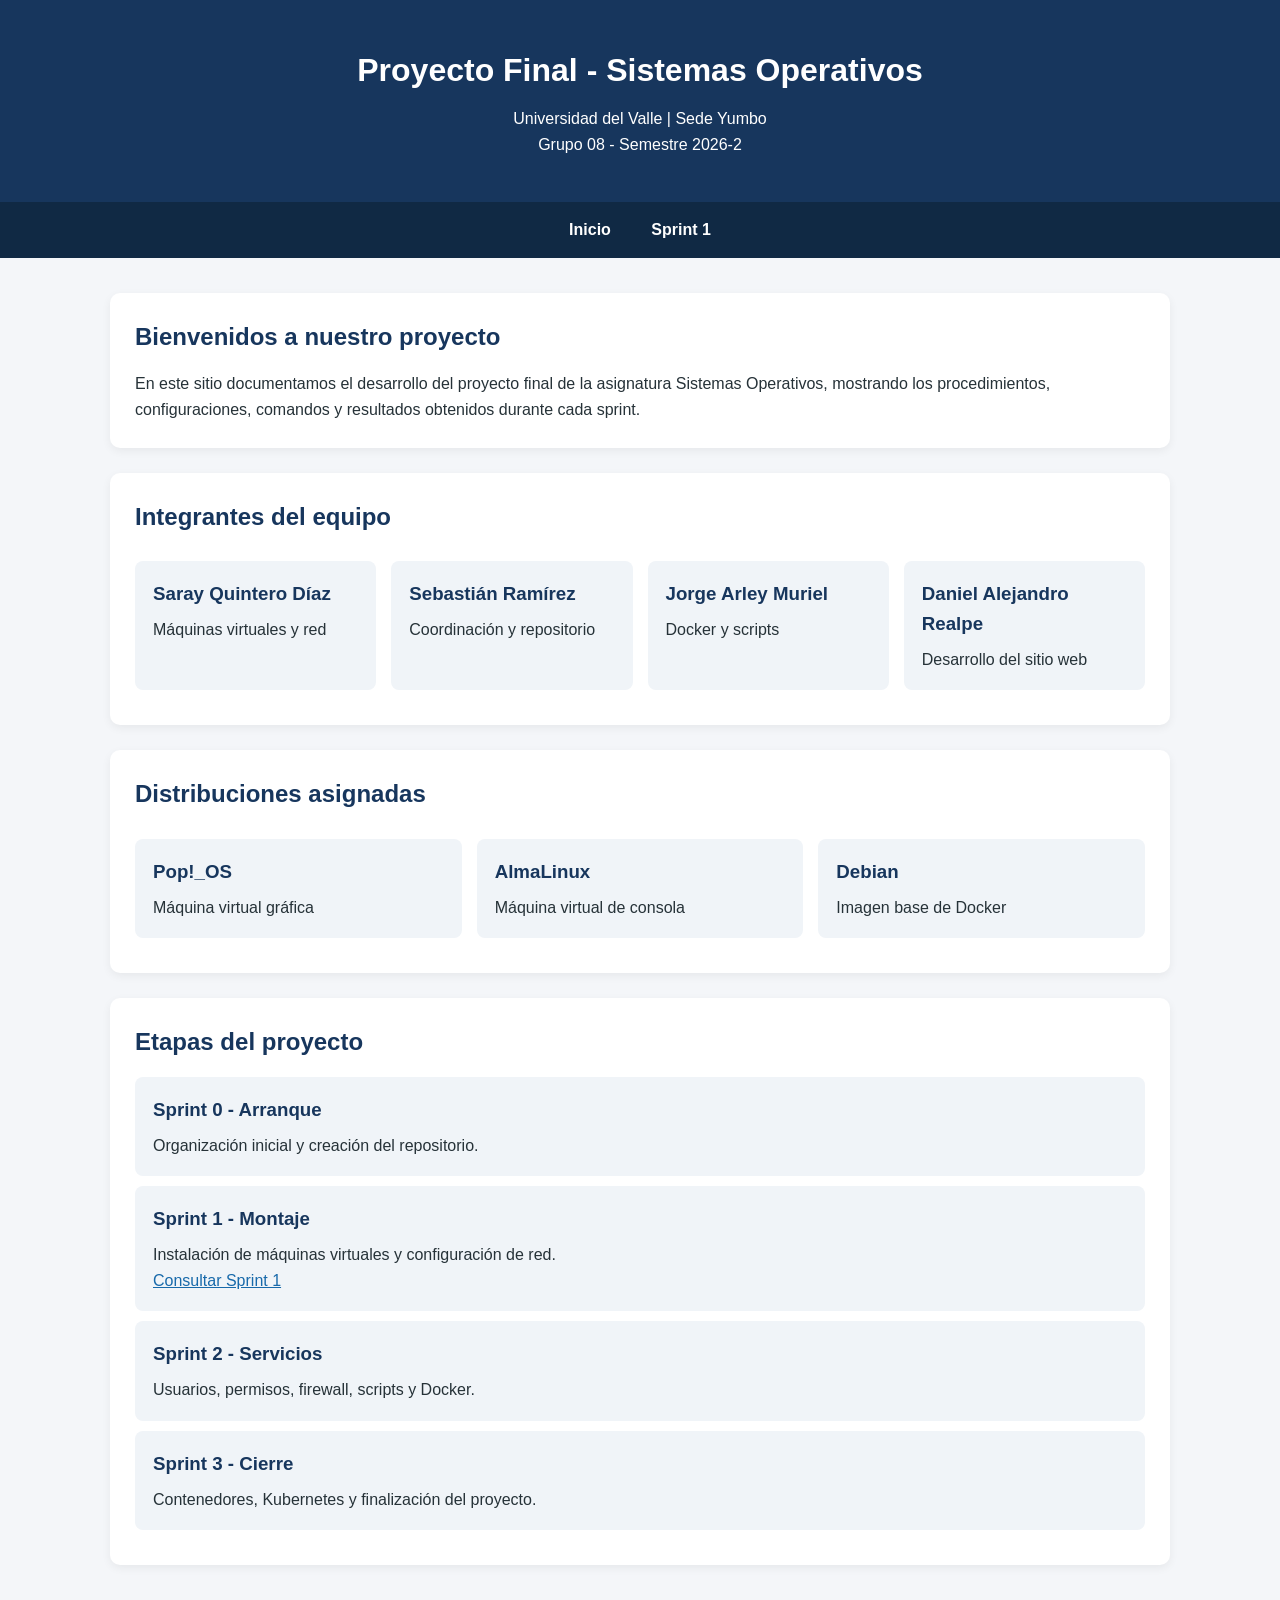
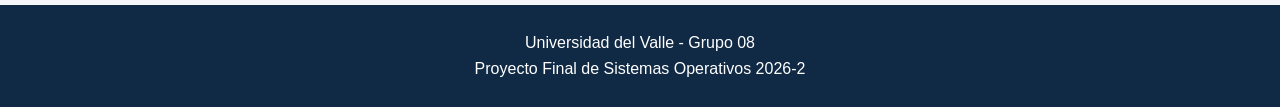
==== docs/index.html @ 595ab343 "🎨 style: improve homepage visual desing and responsiveness" ====
<!DOCTYPE html>
<html lang="es">
<head>
    <meta charset="UTF-8">
    <meta name="viewport" content="width=device-width, initial-scale=1.0">
    <title>Proyecto Sistemas Operativos | Grupo 08</title>
    <link rel="stylesheet" href="css/estilos.css">
</head>
<body>

    <header>
        <h1>Proyecto Final - Sistemas Operativos</h1>
        <p>Universidad del Valle | Sede Yumbo</p>
        <p>Grupo 08 - Semestre 2026-2</p>
    </header>

    <nav>
        <a href="index.html">Inicio</a>
        <a href="sprint1.html">Sprint 1</a>
    </nav>

    <main>
        <section class="presentacion">
            <h2>Bienvenidos a nuestro proyecto</h2>
            <p>
                En este sitio documentamos el desarrollo del
                proyecto final de la asignatura Sistemas Operativos,
                mostrando los procedimientos, configuraciones,
                comandos y resultados obtenidos durante cada sprint.
            </p>
        </section>

        <section>
            <h2>Integrantes del equipo</h2>

            <div class="integrantes">
                <article>
                    <h3>Saray Quintero Díaz</h3>
                    <p>Máquinas virtuales y red</p>
                </article>

                <article>
                    <h3>Sebastián Ramírez</h3>
                    <p>Coordinación y repositorio</p>
                </article>

                <article>
                    <h3>Jorge Arley Muriel</h3>
                    <p>Docker y scripts</p>
                </article>

                <article>
                    <h3>Daniel Alejandro Realpe</h3>
                    <p>Desarrollo del sitio web</p>
                </article>
            </div>
        </section>

        <section>
            <h2>Distribuciones asignadas</h2>

            <div class="distribuciones">
                <article>
                    <h3>Pop!_OS</h3>
                    <p>Máquina virtual gráfica</p>
                </article>

                <article>
                    <h3>AlmaLinux</h3>
                    <p>Máquina virtual de consola</p>
                </article>

                <article>
                    <h3>Debian</h3>
                    <p>Imagen base de Docker</p>
                </article>
            </div>
        </section>

        <section>
            <h2>Etapas del proyecto</h2>

            <article>
                <h3>Sprint 0 - Arranque</h3>
                <p>Organización inicial y creación del repositorio.</p>
            </article>

            <article>
                <h3>Sprint 1 - Montaje</h3>
                <p>Instalación de máquinas virtuales y configuración de red.</p>
                <a href="sprint1.html">Consultar Sprint 1</a>
            </article>

            <article>
                <h3>Sprint 2 - Servicios</h3>
                <p>Usuarios, permisos, firewall, scripts y Docker.</p>
            </article>

            <article>
                <h3>Sprint 3 - Cierre</h3>
                <p>Contenedores, Kubernetes y finalización del proyecto.</p>
            </article>
        </section>
    </main>

    <footer>
        <p>Universidad del Valle - Grupo 08</p>
        <p>Proyecto Final de Sistemas Operativos 2026-2</p>
    </footer>

</body>
</html>
---- docs/css/estilos.css ----
* {
    margin: 0;
    padding: 0;
    box-sizing: border-box;
}

body {
    font-family: Arial, sans-serif;
    background-color: #f4f6f9;
    color: #263238;
    line-height: 1.6;
}

header {
    background-color: #17365d;
    color: white;
    text-align: center;
    padding: 45px 20px;
}

header h1 {
    margin-bottom: 10px;
}

nav {
    background-color: #102944;
    padding: 15px;
    text-align: center;
}

nav a {
    color: white;
    text-decoration: none;
    margin: 0 18px;
    font-weight: bold;
}

nav a:hover {
    color: #7dd3fc;
}

main {
    max-width: 1100px;
    margin: 35px auto;
    padding: 0 20px;
}

section {
    background-color: white;
    padding: 25px;
    margin-bottom: 25px;
    border-radius: 10px;
    box-shadow: 0 3px 10px rgba(0,0,0,0.06);
}

section h2 {
    color: #17365d;
    margin-bottom: 15px;
}

.integrantes,
.distribuciones {
    display: grid;
    grid-template-columns: repeat(auto-fit, minmax(210px, 1fr));
    gap: 15px;
}

article {
    background-color: #f0f4f8;
    padding: 18px;
    margin: 10px 0;
    border-radius: 8px;
}

article h3 {
    color: #17365d;
    margin-bottom: 8px;
}

a {
    color: #1769aa;
}

footer {
    background-color: #102944;
    color: white;
    text-align: center;
    padding: 25px;
    margin-top: 40px;
}

@media (max-width: 600px) {
    header h1 {
        font-size: 24px;
    }

    nav a {
        margin: 0 8px;
    }
}
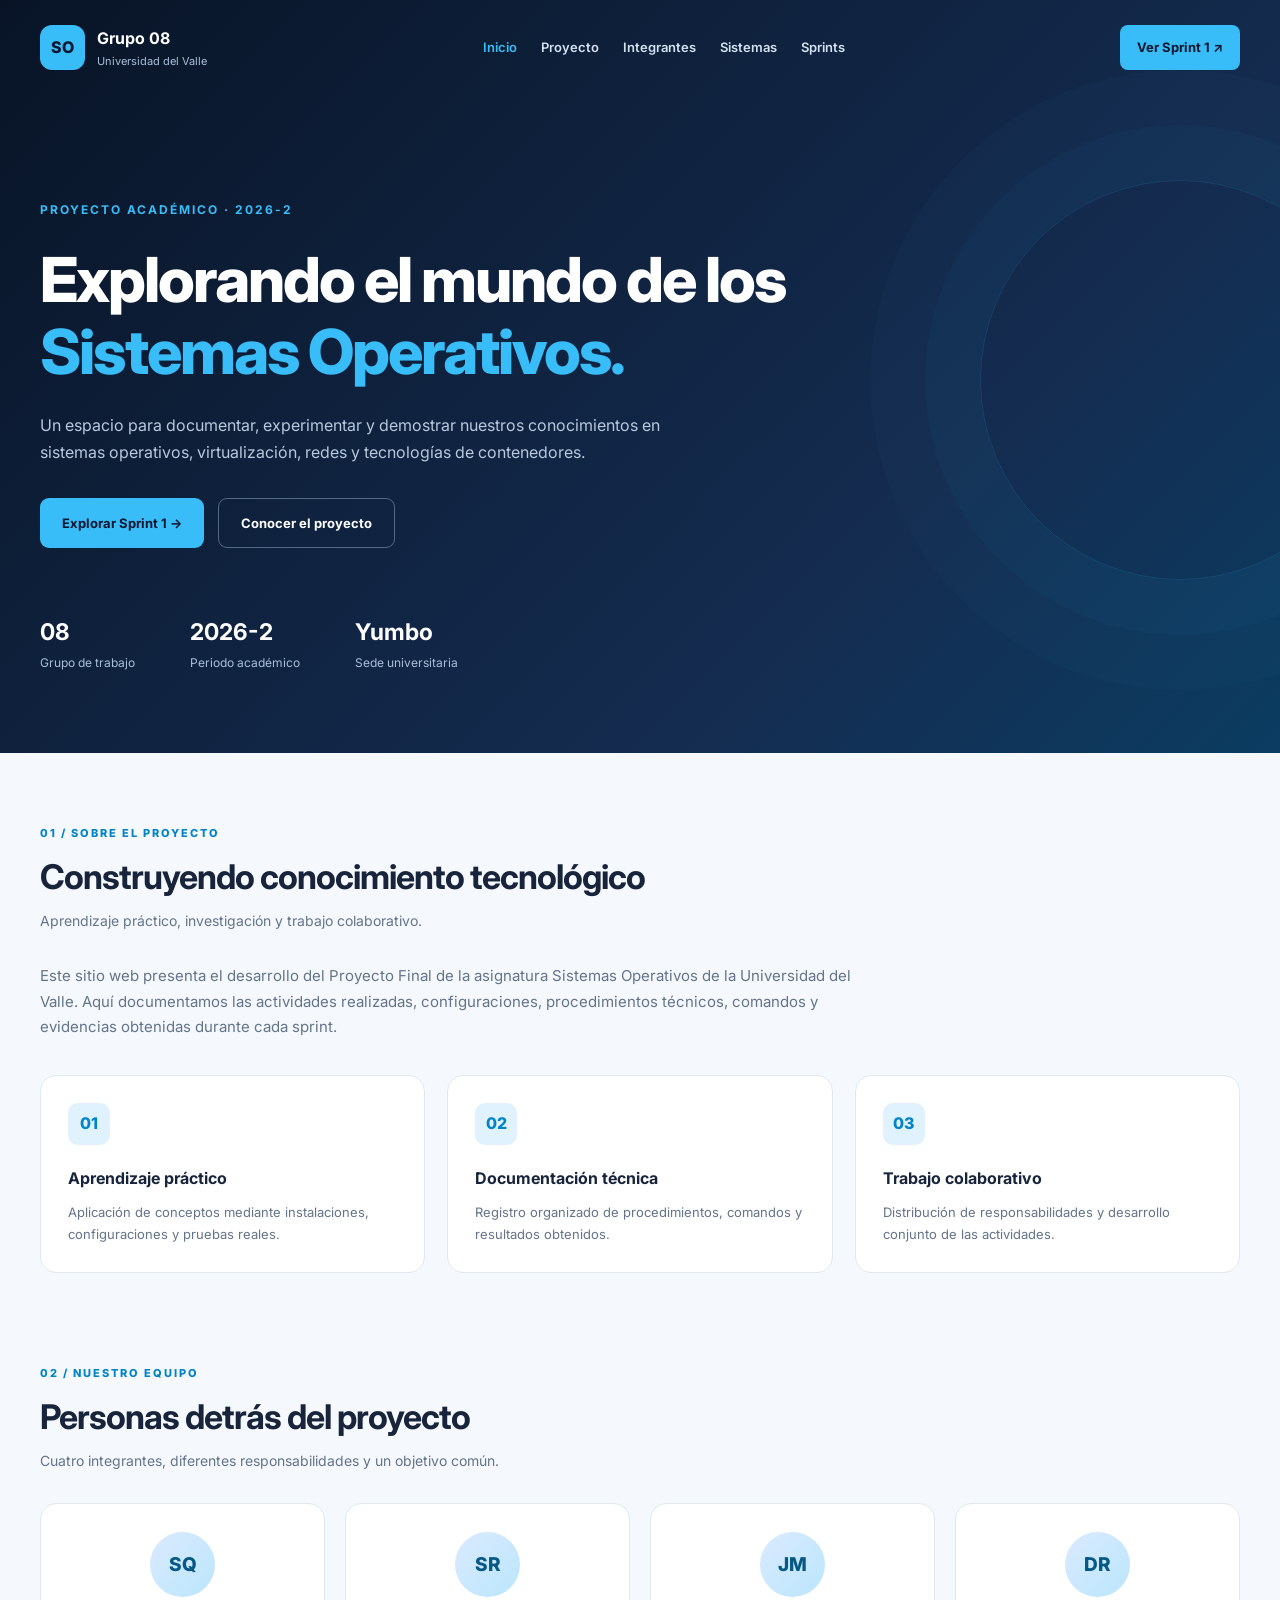
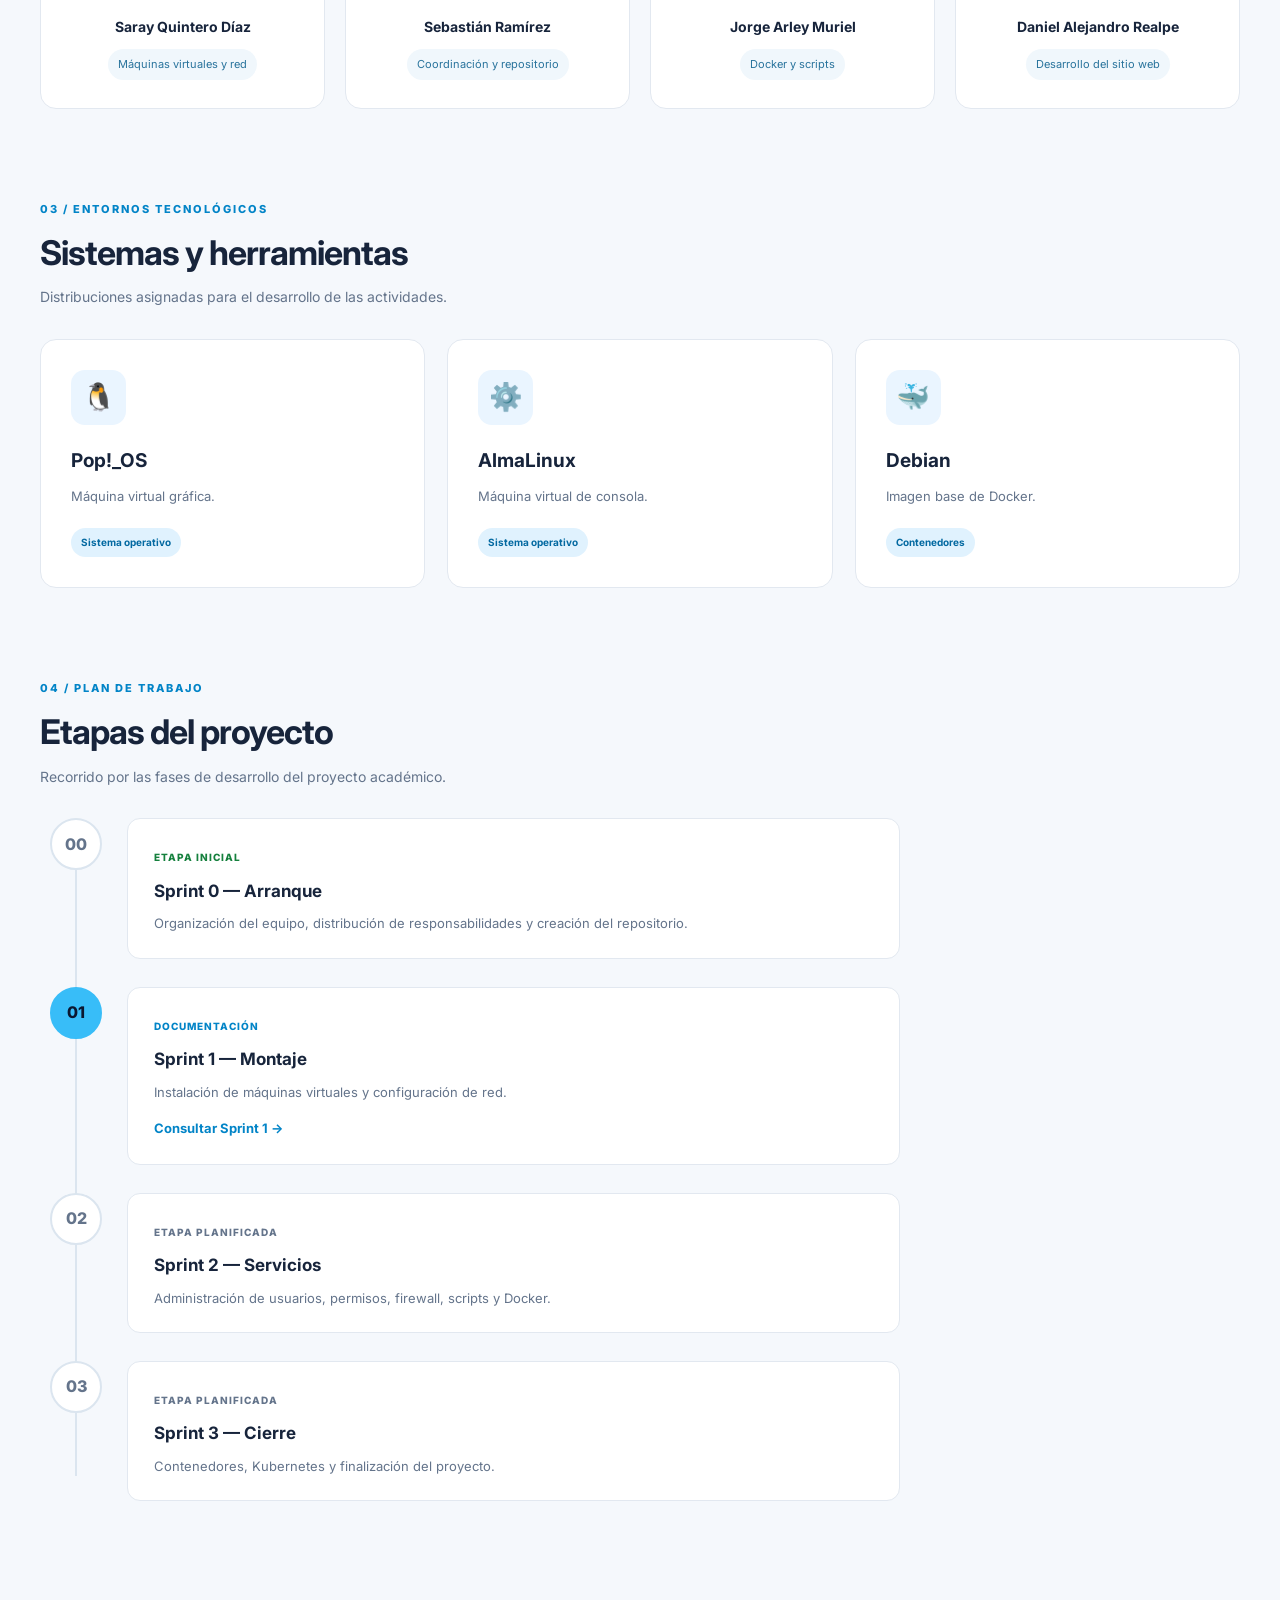
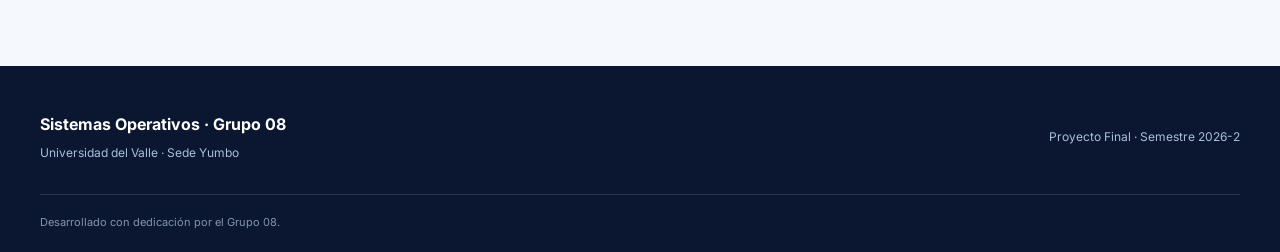
==== commit a9166aec: "feat: mejorar diseño y estructura del sitio web" ====
--- a/docs/index.html
+++ b/docs/index.html
@@ -1,112 +1,449 @@
-
 <!DOCTYPE html>
 <html lang="es">
+
 <head>
     <meta charset="UTF-8">
     <meta name="viewport" content="width=device-width, initial-scale=1.0">
-    <title>Proyecto Sistemas Operativos | Grupo 08</title>
+
+    <meta name="description"
+        content="Proyecto Final de Sistemas Operativos de la Universidad del Valle. Grupo 08, semestre 2026-2.">
+
+    <meta name="theme-color" content="#0b1730">
+
+    <title>Sistemas Operativos | Grupo 08 - Universidad del Valle</title>
+
+    <link rel="preconnect" href="https://fonts.googleapis.com">
+    <link rel="preconnect" href="https://fonts.gstatic.com" crossorigin>
+
+    <link href="https://fonts.googleapis.com/css2?family=Inter:wght@400;500;600;700;800&display=swap"
+        rel="stylesheet">
+
     <link rel="stylesheet" href="css/estilos.css">
 </head>
+
 <body>
 
-    <header>
-        <h1>Proyecto Final - Sistemas Operativos</h1>
-        <p>Universidad del Valle | Sede Yumbo</p>
-        <p>Grupo 08 - Semestre 2026-2</p>
+    <!-- NAVEGACIÓN PRINCIPAL -->
+    <header class="hero" id="inicio">
+
+        <nav class="navbar container" aria-label="Navegación principal">
+
+            <a href="index.html" class="logo" aria-label="Inicio Grupo 08">
+                <span class="logo-icon">SO</span>
+
+                <span class="logo-text">
+                    Grupo 08
+                    <small>Universidad del Valle</small>
+                </span>
+            </a>
+
+            <div class="nav-links">
+                <a href="#inicio" class="active">Inicio</a>
+                <a href="#proyecto">Proyecto</a>
+                <a href="#equipo">Integrantes</a>
+                <a href="#sistemas">Sistemas</a>
+                <a href="#sprints">Sprints</a>
+            </div>
+
+            <a href="sprint1.html" class="nav-button">
+                Ver Sprint 1 <span aria-hidden="true">↗</span>
+            </a>
+
+        </nav>
+
+        <!-- PRESENTACIÓN -->
+        <div class="hero-content container">
+
+            <div class="hero-text">
+
+                <span class="eyebrow">
+                    PROYECTO ACADÉMICO · 2026-2
+                </span>
+
+                <h1>
+                    Explorando el mundo de los
+                    <span>Sistemas Operativos.</span>
+                </h1>
+
+                <p class="hero-description">
+                    Un espacio para documentar, experimentar y demostrar
+                    nuestros conocimientos en sistemas operativos,
+                    virtualización, redes y tecnologías de contenedores.
+                </p>
+
+                <div class="hero-actions">
+
+                    <a href="sprint1.html" class="btn btn-primary">
+                        Explorar Sprint 1 →
+                    </a>
+
+                    <a href="#proyecto" class="btn btn-outline">
+                        Conocer el proyecto
+                    </a>
+
+                </div>
+
+            </div>
+
+            <!-- INFORMACIÓN DEL PROYECTO -->
+            <div class="hero-info">
+
+                <div class="info-item">
+                    <strong>08</strong>
+                    <span>Grupo de trabajo</span>
+                </div>
+
+                <div class="info-item">
+                    <strong>2026-2</strong>
+                    <span>Periodo académico</span>
+                </div>
+
+                <div class="info-item">
+                    <strong>Yumbo</strong>
+                    <span>Sede universitaria</span>
+                </div>
+
+            </div>
+
+        </div>
+
+        <div class="hero-decoration" aria-hidden="true"></div>
+
     </header>
 
-    <nav>
-        <a href="index.html">Inicio</a>
-        <a href="sprint1.html">Sprint 1</a>
-    </nav>
-
-    <main>
-        <section class="presentacion">
-            <h2>Bienvenidos a nuestro proyecto</h2>
-            <p>
-                En este sitio documentamos el desarrollo del
-                proyecto final de la asignatura Sistemas Operativos,
-                mostrando los procedimientos, configuraciones,
-                comandos y resultados obtenidos durante cada sprint.
+
+    <main class="container">
+
+        <!-- DESCRIPCIÓN DEL PROYECTO -->
+        <section class="section intro-section" id="proyecto">
+
+            <div class="section-heading">
+
+                <span class="section-label">01 / SOBRE EL PROYECTO</span>
+
+                <h2>Construyendo conocimiento tecnológico</h2>
+
+                <p>
+                    Aprendizaje práctico, investigación y trabajo colaborativo.
+                </p>
+
+            </div>
+
+            <p class="intro-text">
+                Este sitio web presenta el desarrollo del Proyecto Final
+                de la asignatura Sistemas Operativos de la Universidad
+                del Valle. Aquí documentamos las actividades realizadas,
+                configuraciones, procedimientos técnicos, comandos y
+                evidencias obtenidas durante cada sprint.
             </p>
+
+            <div class="feature-grid">
+
+                <article class="feature-card">
+
+                    <span class="feature-icon">01</span>
+
+                    <h3>Aprendizaje práctico</h3>
+
+                    <p>
+                        Aplicación de conceptos mediante instalaciones,
+                        configuraciones y pruebas reales.
+                    </p>
+
+                </article>
+
+                <article class="feature-card">
+
+                    <span class="feature-icon">02</span>
+
+                    <h3>Documentación técnica</h3>
+
+                    <p>
+                        Registro organizado de procedimientos,
+                        comandos y resultados obtenidos.
+                    </p>
+
+                </article>
+
+                <article class="feature-card">
+
+                    <span class="feature-icon">03</span>
+
+                    <h3>Trabajo colaborativo</h3>
+
+                    <p>
+                        Distribución de responsabilidades y desarrollo
+                        conjunto de las actividades.
+                    </p>
+
+                </article>
+
+            </div>
+
         </section>
 
-        <section>
-            <h2>Integrantes del equipo</h2>
-
-            <div class="integrantes">
-                <article>
+
+        <!-- INTEGRANTES -->
+        <section class="section team-section" id="equipo">
+
+            <div class="section-heading">
+
+                <span class="section-label">02 / NUESTRO EQUIPO</span>
+
+                <h2>Personas detrás del proyecto</h2>
+
+                <p>
+                    Cuatro integrantes, diferentes responsabilidades y
+                    un objetivo común.
+                </p>
+
+            </div>
+
+            <div class="team-grid">
+
+                <article class="team-card">
+
+                    <div class="avatar" aria-hidden="true">SQ</div>
+
                     <h3>Saray Quintero Díaz</h3>
-                    <p>Máquinas virtuales y red</p>
-                </article>
-
-                <article>
+
+                    <span class="role">
+                        Máquinas virtuales y red
+                    </span>
+
+                </article>
+
+                <article class="team-card">
+
+                    <div class="avatar" aria-hidden="true">SR</div>
+
                     <h3>Sebastián Ramírez</h3>
-                    <p>Coordinación y repositorio</p>
-                </article>
-
-                <article>
+
+                    <span class="role">
+                        Coordinación y repositorio
+                    </span>
+
+                </article>
+
+                <article class="team-card">
+
+                    <div class="avatar" aria-hidden="true">JM</div>
+
                     <h3>Jorge Arley Muriel</h3>
-                    <p>Docker y scripts</p>
-                </article>
-
-                <article>
+
+                    <span class="role">
+                        Docker y scripts
+                    </span>
+
+                </article>
+
+                <article class="team-card">
+
+                    <div class="avatar" aria-hidden="true">DR</div>
+
                     <h3>Daniel Alejandro Realpe</h3>
-                    <p>Desarrollo del sitio web</p>
-                </article>
-            </div>
+
+                    <span class="role">
+                        Desarrollo del sitio web
+                    </span>
+
+                </article>
+
+            </div>
+
         </section>
 
-        <section>
-            <h2>Distribuciones asignadas</h2>
-
-            <div class="distribuciones">
-                <article>
+
+        <!-- SISTEMAS OPERATIVOS -->
+        <section class="section systems-section" id="sistemas">
+
+            <div class="section-heading">
+
+                <span class="section-label">03 / ENTORNOS TECNOLÓGICOS</span>
+
+                <h2>Sistemas y herramientas</h2>
+
+                <p>
+                    Distribuciones asignadas para el desarrollo de las actividades.
+                </p>
+
+            </div>
+
+            <div class="systems-grid">
+
+                <article class="system-card">
+
+                    <div class="system-icon" aria-hidden="true">🐧</div>
+
                     <h3>Pop!_OS</h3>
-                    <p>Máquina virtual gráfica</p>
-                </article>
-
-                <article>
+
+                    <p>Máquina virtual gráfica.</p>
+
+                    <span class="system-tag">Sistema operativo</span>
+
+                </article>
+
+                <article class="system-card">
+
+                    <div class="system-icon" aria-hidden="true">⚙️</div>
+
                     <h3>AlmaLinux</h3>
-                    <p>Máquina virtual de consola</p>
-                </article>
-
-                <article>
+
+                    <p>Máquina virtual de consola.</p>
+
+                    <span class="system-tag">Sistema operativo</span>
+
+                </article>
+
+                <article class="system-card">
+
+                    <div class="system-icon" aria-hidden="true">🐳</div>
+
                     <h3>Debian</h3>
-                    <p>Imagen base de Docker</p>
-                </article>
-            </div>
+
+                    <p>Imagen base de Docker.</p>
+
+                    <span class="system-tag">Contenedores</span>
+
+                </article>
+
+            </div>
+
         </section>
 
-        <section>
-            <h2>Etapas del proyecto</h2>
-
-            <article>
-                <h3>Sprint 0 - Arranque</h3>
-                <p>Organización inicial y creación del repositorio.</p>
-            </article>
-
-            <article>
-                <h3>Sprint 1 - Montaje</h3>
-                <p>Instalación de máquinas virtuales y configuración de red.</p>
-                <a href="sprint1.html">Consultar Sprint 1</a>
-            </article>
-
-            <article>
-                <h3>Sprint 2 - Servicios</h3>
-                <p>Usuarios, permisos, firewall, scripts y Docker.</p>
-            </article>
-
-            <article>
-                <h3>Sprint 3 - Cierre</h3>
-                <p>Contenedores, Kubernetes y finalización del proyecto.</p>
-            </article>
+
+        <!-- ETAPAS DEL PROYECTO -->
+        <section class="section timeline-section" id="sprints">
+
+            <div class="section-heading">
+
+                <span class="section-label">04 / PLAN DE TRABAJO</span>
+
+                <h2>Etapas del proyecto</h2>
+
+                <p>
+                    Recorrido por las fases de desarrollo del proyecto académico.
+                </p>
+
+            </div>
+
+            <div class="timeline">
+
+                <article class="timeline-item">
+
+                    <span class="timeline-number">00</span>
+
+                    <div class="timeline-content">
+
+                        <span class="timeline-status completed">
+                            ETAPA INICIAL
+                        </span>
+
+                        <h3>Sprint 0 — Arranque</h3>
+
+                        <p>
+                            Organización del equipo, distribución de
+                            responsabilidades y creación del repositorio.
+                        </p>
+
+                    </div>
+
+                </article>
+
+                <article class="timeline-item current">
+
+                    <span class="timeline-number">01</span>
+
+                    <div class="timeline-content">
+
+                        <span class="timeline-status in-progress">
+                            DOCUMENTACIÓN
+                        </span>
+
+                        <h3>Sprint 1 — Montaje</h3>
+
+                        <p>
+                            Instalación de máquinas virtuales y
+                            configuración de red.
+                        </p>
+
+                        <a href="sprint1.html" class="text-link">
+                            Consultar Sprint 1 →
+                        </a>
+
+                    </div>
+
+                </article>
+
+                <article class="timeline-item">
+
+                    <span class="timeline-number">02</span>
+
+                    <div class="timeline-content">
+
+                        <span class="timeline-status planned">
+                            ETAPA PLANIFICADA
+                        </span>
+
+                        <h3>Sprint 2 — Servicios</h3>
+
+                        <p>
+                            Administración de usuarios, permisos,
+                            firewall, scripts y Docker.
+                        </p>
+
+                    </div>
+
+                </article>
+
+                <article class="timeline-item">
+
+                    <span class="timeline-number">03</span>
+
+                    <div class="timeline-content">
+
+                        <span class="timeline-status planned">
+                            ETAPA PLANIFICADA
+                        </span>
+
+                        <h3>Sprint 3 — Cierre</h3>
+
+                        <p>
+                            Contenedores, Kubernetes y finalización
+                            del proyecto.
+                        </p>
+
+                    </div>
+
+                </article>
+
+            </div>
+
         </section>
+
     </main>
 
-    <footer>
-        <p>Universidad del Valle - Grupo 08</p>
-        <p>Proyecto Final de Sistemas Operativos 2026-2</p>
+
+    <!-- PIE DE PÁGINA -->
+    <footer class="footer">
+
+        <div class="footer-content container">
+
+            <div>
+                <h3>Sistemas Operativos · Grupo 08</h3>
+                <p>Universidad del Valle · Sede Yumbo</p>
+            </div>
+
+            <p class="footer-copy">
+                Proyecto Final · Semestre 2026-2
+            </p>
+
+        </div>
+
+        <div class="footer-bottom container">
+            Desarrollado con dedicación por el Grupo 08.
+        </div>
+
     </footer>
 
 </body>
--- a/docs/css/estilos.css
+++ b/docs/css/estilos.css
@@ -1,3 +1,24 @@
+
+/* =========================================
+   1. VARIABLES Y CONFIGURACIÓN GENERAL
+========================================= */
+
+:root {
+    --primary: #0b1730;
+    --secondary: #142746;
+    --accent: #38bdf8;
+    --accent-dark: #0284c7;
+
+    --background: #f5f8fc;
+    --white: #ffffff;
+
+    --text: #17243b;
+    --muted: #64748b;
+    --border: #e2e8f0;
+
+    --radius: 16px;
+    --shadow: 0 8px 30px rgba(15, 35, 65, 0.06);
+}
 
 * {
     margin: 0;
@@ -5,97 +26,764 @@
     box-sizing: border-box;
 }
 
+html {
+    scroll-behavior: smooth;
+    scroll-padding-top: 30px;
+}
+
 body {
-    font-family: Arial, sans-serif;
-    background-color: #f4f6f9;
-    color: #263238;
-    line-height: 1.6;
-}
-
-header {
-    background-color: #17365d;
+    font-family: 'Inter', sans-serif;
+    background: var(--background);
+    color: var(--text);
+    line-height: 1.7;
+}
+
+a {
+    text-decoration: none;
+}
+
+.container {
+    width: min(1200px, calc(100% - 48px));
+    margin-inline: auto;
+}
+
+
+/* =========================================
+   2. ENCABEZADO Y NAVEGACIÓN
+========================================= */
+
+.hero {
+    position: relative;
+    overflow: hidden;
+    min-height: 650px;
+
+    background: linear-gradient(
+        135deg,
+        #081426 0%,
+        #142c50 70%,
+        #0b3c61 100%
+    );
+
+    color: var(--white);
+}
+
+.navbar {
+    min-height: 95px;
+
+    display: flex;
+    justify-content: space-between;
+    align-items: center;
+    gap: 25px;
+
+    position: relative;
+    z-index: 2;
+}
+
+.logo {
+    display: flex;
+    align-items: center;
+    gap: 12px;
+
     color: white;
+    font-size: 16px;
+    font-weight: 700;
+}
+
+.logo-icon {
+    width: 45px;
+    height: 45px;
+
+    display: grid;
+    place-items: center;
+
+    background: var(--accent);
+    color: var(--primary);
+
+    border-radius: 12px;
+    font-weight: 800;
+}
+
+.logo-text small {
+    display: block;
+    font-size: 11px;
+    color: #a8bfd9;
+    font-weight: 400;
+}
+
+.nav-links {
+    display: flex;
+    align-items: center;
+    gap: 24px;
+}
+
+.nav-links a {
+    color: #d4e1f1;
+    font-size: 13px;
+    font-weight: 600;
+    transition: color 0.3s;
+}
+
+.nav-links a:hover,
+.nav-links a.active {
+    color: var(--accent);
+}
+
+.nav-button {
+    padding: 11px 17px;
+    background: var(--accent);
+    color: var(--primary);
+
+    border-radius: 8px;
+    font-size: 13px;
+    font-weight: 700;
+
+    transition: all 0.3s;
+}
+
+.nav-button:hover {
+    background: white;
+    transform: translateY(-2px);
+}
+
+
+/* =========================================
+   3. PRESENTACIÓN PRINCIPAL
+========================================= */
+
+.hero-content {
+    position: relative;
+    z-index: 1;
+    padding-top: 100px;
+    padding-bottom: 80px;
+}
+
+.hero-text {
+    max-width: 800px;
+}
+
+.eyebrow {
+    display: inline-block;
+
+    color: var(--accent);
+    font-size: 12px;
+    font-weight: 700;
+    letter-spacing: 2px;
+
+    margin-bottom: 24px;
+}
+
+.hero h1 {
+    font-size: clamp(36px, 5vw, 62px);
+    line-height: 1.15;
+    letter-spacing: -2px;
+    font-weight: 800;
+}
+
+.hero h1 span {
+    display: block;
+    color: var(--accent);
+}
+
+.hero-description {
+    max-width: 640px;
+    margin-top: 25px;
+
+    color: #b8c9dd;
+    font-size: 16px;
+}
+
+.hero-actions {
+    display: flex;
+    flex-wrap: wrap;
+    gap: 14px;
+    margin-top: 32px;
+}
+
+.btn {
+    display: inline-flex;
+    align-items: center;
+    justify-content: center;
+
+    padding: 13px 22px;
+    border-radius: 9px;
+
+    font-size: 13px;
+    font-weight: 700;
+
+    transition: all 0.3s;
+}
+
+.btn-primary {
+    background: var(--accent);
+    color: var(--primary);
+}
+
+.btn-primary:hover {
+    background: white;
+    transform: translateY(-3px);
+}
+
+.btn-outline {
+    border: 1px solid #526984;
+    color: white;
+}
+
+.btn-outline:hover {
+    background: #ffffff15;
+    border-color: var(--accent);
+}
+
+.hero-info {
+    display: flex;
+    flex-wrap: wrap;
+    gap: 55px;
+    margin-top: 65px;
+}
+
+.info-item {
+    display: flex;
+    flex-direction: column;
+}
+
+.info-item strong {
+    color: white;
+    font-size: 23px;
+}
+
+.info-item span {
+    color: #a8bfd9;
+    font-size: 12px;
+}
+
+.hero-decoration {
+    position: absolute;
+    width: 400px;
+    height: 400px;
+
+    border: 1px solid #38bdf825;
+    border-radius: 50%;
+
+    right: -100px;
+    top: 180px;
+
+    box-shadow:
+        0 0 0 55px #38bdf808,
+        0 0 0 110px #38bdf805;
+
+    pointer-events: none;
+}
+
+
+/* =========================================
+   4. ESTRUCTURA DE SECCIONES
+========================================= */
+
+main {
+    padding-top: 40px;
+    padding-bottom: 80px;
+}
+
+.section {
+    margin-bottom: 85px;
+}
+
+.section-heading {
+    margin-bottom: 30px;
+}
+
+.section-label {
+    color: var(--accent-dark);
+    font-size: 11px;
+    font-weight: 800;
+    letter-spacing: 2px;
+}
+
+.section-heading h2 {
+    margin-top: 10px;
+
+    font-size: clamp(25px, 3vw, 34px);
+    line-height: 1.3;
+    letter-spacing: -1px;
+}
+
+.section-heading p {
+    margin-top: 10px;
+    color: var(--muted);
+    font-size: 14px;
+}
+
+
+/* =========================================
+   5. INTRODUCCIÓN Y CARACTERÍSTICAS
+========================================= */
+
+.intro-section {
+    padding-top: 25px;
+}
+
+.intro-text {
+    max-width: 850px;
+
+    margin-bottom: 35px;
+
+    color: var(--muted);
+    font-size: 15px;
+}
+
+.feature-grid {
+    display: grid;
+    grid-template-columns: repeat(3, 1fr);
+    gap: 22px;
+}
+
+.feature-card {
+    padding: 27px;
+
+    background: white;
+    border: 1px solid var(--border);
+    border-radius: var(--radius);
+
+    transition: transform 0.3s, box-shadow 0.3s;
+}
+
+.feature-icon {
+    width: 42px;
+    height: 42px;
+
+    display: grid;
+    place-items: center;
+
+    margin-bottom: 20px;
+
+    background: #e0f2fe;
+    color: var(--accent-dark);
+
+    border-radius: 10px;
+    font-weight: 800;
+}
+
+.feature-card h3 {
+    margin-bottom: 9px;
+    font-size: 16px;
+}
+
+.feature-card p {
+    color: var(--muted);
+    font-size: 13px;
+}
+
+.feature-card:hover {
+    transform: translateY(-5px);
+    box-shadow: var(--shadow);
+}
+
+
+/* =========================================
+   6. INTEGRANTES
+========================================= */
+
+.team-grid {
+    display: grid;
+    grid-template-columns: repeat(4, 1fr);
+    gap: 20px;
+}
+
+.team-card {
+    padding: 28px 18px;
+
+    background: white;
+    border: 1px solid var(--border);
+    border-radius: var(--radius);
+
     text-align: center;
-    padding: 45px 20px;
-}
-
-header h1 {
+
+    transition: transform 0.3s, box-shadow 0.3s;
+}
+
+.avatar {
+    width: 65px;
+    height: 65px;
+
+    display: grid;
+    place-items: center;
+
+    margin: 0 auto 18px;
+
+    background: linear-gradient(135deg, #dbeafe, #bae6fd);
+    color: #075985;
+
+    border-radius: 50%;
+    font-size: 19px;
+    font-weight: 800;
+}
+
+.team-card h3 {
     margin-bottom: 10px;
-}
-
-nav {
-    background-color: #102944;
-    padding: 15px;
-    text-align: center;
-}
-
-nav a {
+    font-size: 14px;
+}
+
+.role {
+    display: inline-block;
+
+    padding: 6px 10px;
+
+    background: #f0f7fc;
+    color: #28739c;
+
+    border-radius: 20px;
+    font-size: 11px;
+}
+
+.team-card:hover {
+    transform: translateY(-5px);
+    box-shadow: var(--shadow);
+}
+
+
+/* =========================================
+   7. SISTEMAS OPERATIVOS
+========================================= */
+
+.systems-grid {
+    display: grid;
+    grid-template-columns: repeat(3, 1fr);
+    gap: 22px;
+}
+
+.system-card {
+    padding: 30px;
+
+    background: white;
+    border: 1px solid var(--border);
+    border-radius: var(--radius);
+
+    transition: transform 0.3s, box-shadow 0.3s;
+}
+
+.system-icon {
+    width: 55px;
+    height: 55px;
+
+    display: grid;
+    place-items: center;
+
+    margin-bottom: 20px;
+
+    background: #eaf5ff;
+    border-radius: 14px;
+    font-size: 27px;
+}
+
+.system-card h3 {
+    margin-bottom: 8px;
+    font-size: 19px;
+}
+
+.system-card p {
+    margin-bottom: 20px;
+    color: var(--muted);
+    font-size: 13px;
+}
+
+.system-tag {
+    display: inline-block;
+
+    padding: 6px 10px;
+
+    background: #e0f2fe;
+    color: #0369a1;
+
+    border-radius: 20px;
+    font-size: 10px;
+    font-weight: 700;
+}
+
+.system-card:hover {
+    transform: translateY(-5px);
+    box-shadow: var(--shadow);
+}
+
+
+/* =========================================
+   8. CRONOGRAMA Y SPRINTS
+========================================= */
+
+.timeline {
+    position: relative;
+    max-width: 850px;
+    margin-left: 10px;
+}
+
+.timeline::before {
+    content: "";
+
+    position: absolute;
+    left: 25px;
+    top: 25px;
+    bottom: 25px;
+
+    width: 2px;
+    background: #dbe5ef;
+}
+
+.timeline-item {
+    display: flex;
+    gap: 25px;
+
+    position: relative;
+    margin-bottom: 28px;
+}
+
+.timeline-number {
+    flex-shrink: 0;
+
+    width: 52px;
+    height: 52px;
+
+    display: grid;
+    place-items: center;
+
+    z-index: 1;
+
+    background: white;
+    border: 2px solid #dbe5ef;
+    border-radius: 50%;
+
+    color: var(--muted);
+    font-weight: 800;
+}
+
+.timeline-item.current .timeline-number {
+    background: var(--accent);
+    border-color: var(--accent);
+    color: var(--primary);
+}
+
+.timeline-content {
+    flex: 1;
+
+    padding: 23px 26px;
+
+    background: white;
+    border: 1px solid var(--border);
+    border-radius: 13px;
+}
+
+.timeline-content h3 {
+    margin: 7px 0;
+    font-size: 17px;
+}
+
+.timeline-content p {
+    color: var(--muted);
+    font-size: 13px;
+}
+
+.timeline-status {
+    font-size: 10px;
+    font-weight: 800;
+    letter-spacing: 1px;
+}
+
+.completed {
+    color: #15803d;
+}
+
+.in-progress {
+    color: #0284c7;
+}
+
+.planned {
+    color: #64748b;
+}
+
+.text-link {
+    display: inline-block;
+
+    margin-top: 14px;
+
+    color: var(--accent-dark);
+    font-size: 13px;
+    font-weight: 700;
+
+    transition: color 0.3s;
+}
+
+.text-link:hover {
+    color: var(--primary);
+}
+
+
+/* =========================================
+   9. PIE DE PÁGINA
+========================================= */
+
+.footer {
+    padding: 45px 0 20px;
+
+    background: var(--primary);
     color: white;
-    text-decoration: none;
-    margin: 0 18px;
-    font-weight: bold;
-}
-
-nav a:hover {
-    color: #7dd3fc;
-}
-
-main {
-    max-width: 1100px;
-    margin: 35px auto;
-    padding: 0 20px;
-}
-
-section {
-    background-color: white;
-    padding: 25px;
-    margin-bottom: 25px;
-    border-radius: 10px;
-    box-shadow: 0 3px 10px rgba(0,0,0,0.06);
-}
-
-section h2 {
-    color: #17365d;
-    margin-bottom: 15px;
-}
-
-.integrantes,
-.distribuciones {
-    display: grid;
-    grid-template-columns: repeat(auto-fit, minmax(210px, 1fr));
-    gap: 15px;
-}
-
-article {
-    background-color: #f0f4f8;
-    padding: 18px;
-    margin: 10px 0;
-    border-radius: 8px;
-}
-
-article h3 {
-    color: #17365d;
-    margin-bottom: 8px;
-}
-
-a {
-    color: #1769aa;
-}
-
-footer {
-    background-color: #102944;
-    color: white;
-    text-align: center;
-    padding: 25px;
-    margin-top: 40px;
-}
+}
+
+.footer-content {
+    display: flex;
+    justify-content: space-between;
+    align-items: center;
+    gap: 25px;
+}
+
+.footer-content h3 {
+    margin-bottom: 5px;
+    font-size: 16px;
+}
+
+.footer-content p {
+    color: #a8bfd9;
+    font-size: 12px;
+}
+
+.footer-bottom {
+    margin-top: 30px;
+    padding-top: 18px;
+
+    border-top: 1px solid #ffffff20;
+
+    color: #8195ad;
+    font-size: 11px;
+}
+
+
+/* =========================================
+   10. RESPONSIVE: TABLETAS
+========================================= */
+
+@media (max-width: 950px) {
+
+    .navbar {
+        flex-wrap: wrap;
+        justify-content: center;
+        padding-top: 20px;
+        padding-bottom: 20px;
+    }
+
+    .nav-links {
+        justify-content: center;
+        flex-wrap: wrap;
+        gap: 17px;
+    }
+
+    .team-grid {
+        grid-template-columns: repeat(2, 1fr);
+    }
+
+    .hero-content {
+        padding-top: 75px;
+    }
+}
+
+
+/* =========================================
+   11. RESPONSIVE: CELULARES
+========================================= */
 
 @media (max-width: 600px) {
-    header h1 {
-        font-size: 24px;
-    }
-
-    nav a {
-        margin: 0 8px;
-    }
-}
+
+    .container {
+        width: calc(100% - 32px);
+    }
+
+    .hero {
+        min-height: auto;
+    }
+
+    .navbar {
+        gap: 17px;
+    }
+
+    .nav-links {
+        gap: 12px;
+    }
+
+    .nav-links a {
+        font-size: 11px;
+    }
+
+    .nav-button {
+        padding: 9px 13px;
+        font-size: 12px;
+    }
+
+    .hero-content {
+        padding-top: 55px;
+        padding-bottom: 60px;
+    }
+
+    .hero h1 {
+        font-size: 37px;
+        letter-spacing: -1px;
+    }
+
+    .hero-description {
+        font-size: 14px;
+    }
+
+    .hero-info {
+        gap: 25px;
+        margin-top: 45px;
+    }
+
+    .info-item strong {
+        font-size: 18px;
+    }
+
+    main {
+        padding-top: 30px;
+        padding-bottom: 50px;
+    }
+
+    .section {
+        margin-bottom: 60px;
+    }
+
+    .feature-grid,
+    .systems-grid,
+    .team-grid {
+        grid-template-columns: 1fr;
+    }
+
+    .timeline-item {
+        gap: 14px;
+    }
+
+    .timeline-content {
+        padding: 18px;
+    }
+
+    .footer-content {
+        flex-direction: column;
+        align-items: flex-start;
+    }
+
+}
+
+
+/* =========================================
+   12. ACCESIBILIDAD Y MOVIMIENTO
+========================================= */
+
+a:focus-visible {
+    outline: 3px solid var(--accent);
+    outline-offset: 4px;
+}
+
+@media (prefers-reduced-motion: reduce) {
+
+    *,
+    *::before,
+    *::after {
+        scroll-behavior: auto !important;
+        transition-duration: 0.01ms !important;
+        animation-duration: 0.01ms !important;
+    }
+
+}
